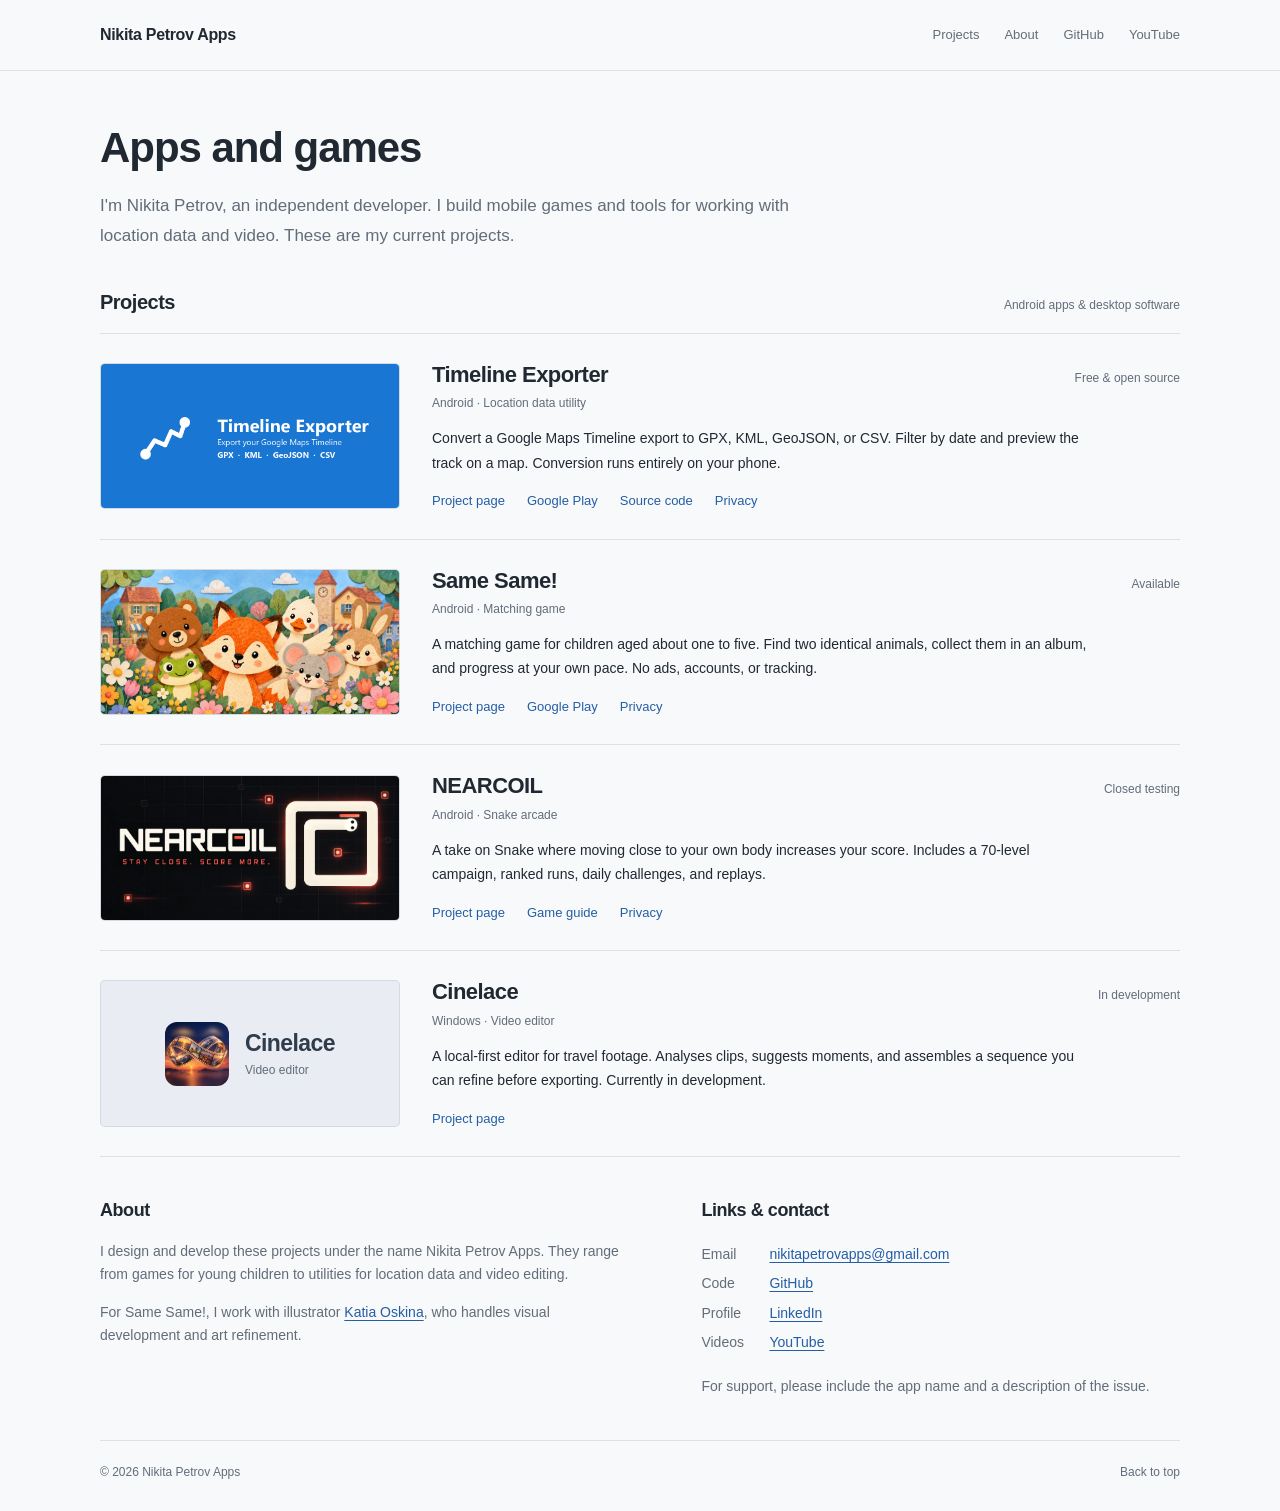
==== index.html @ a8e69629 "Update public website design" ====
<!doctype html>
<html lang="en">
<head>
  <meta charset="utf-8">
  <meta name="viewport" content="width=device-width, initial-scale=1">
  <meta name="theme-color" content="#f8f9fb">
  <title>Nikita Petrov Apps — Apps and games</title>
  <meta name="description" content="Android games, Timeline Exporter, and Cinelace. Projects by independent developer Nikita Petrov.">
  <link rel="canonical" href="https://nikkittap.github.io/">
  <meta property="og:type" content="website">
  <meta property="og:title" content="Nikita Petrov Apps">
  <meta property="og:description" content="Apps and games by Nikita Petrov. Project information, downloads, and development status.">
  <meta property="og:url" content="https://nikkittap.github.io/">
  <link rel="icon" href="assets/favicon.svg" type="image/svg+xml">
  <link rel="stylesheet" href="assets/studio.css?v=2">
  <link rel="stylesheet" href="style.css?v=2">
  <script src="assets/studio.js?v=2" defer></script>
</head>
<body id="top">
  <a class="skip-link" href="#main">Skip to content</a>
  <header class="studio-bar"><div class="studio-bar-inner">
    <a class="studio-brand" href="/" data-local="nikkittap.github.io/index.html" aria-label="Nikita Petrov Apps home">Nikita Petrov Apps</a>
    <nav class="studio-nav" aria-label="Main navigation"><a href="#projects">Projects</a><a class="studio-about-link" href="#about">About</a><a href="https://github.com/NikkittaP">GitHub</a><a class="studio-youtube" href="https://www.youtube.com/@NikitaPetrovApps">YouTube</a></nav>
  </div></header>
  <main id="main" class="container">
    <section class="intro" aria-labelledby="intro-title">
      <h1 id="intro-title">Apps and games</h1>
      <p>I'm Nikita Petrov, an independent developer. I build mobile games and tools for working with location data and video. These are my current projects.</p>
    </section>
    <section class="projects" id="projects" aria-labelledby="projects-title">
      <div class="section-heading"><h2 id="projects-title">Projects</h2><span>Android apps & desktop software</span></div>
      <article class="project">
        <a class="project-preview" href="/timeline-exporter/" data-local="timeline-exporter/index.html" aria-label="Timeline Exporter project page"><img src="assets/timeline.png" width="1024" height="500" alt="Timeline Exporter — export to GPX, KML, GeoJSON and CSV"></a>
        <div class="project-info"><div class="project-heading"><h3><a href="/timeline-exporter/" data-local="timeline-exporter/index.html">Timeline Exporter</a></h3><span class="project-status">Free & open source</span></div><p class="project-type">Android · Location data utility</p><p>Convert a Google Maps Timeline export to GPX, KML, GeoJSON, or CSV. Filter by date and preview the track on a map. Conversion runs entirely on your phone.</p><div class="project-links"><a href="/timeline-exporter/" data-local="timeline-exporter/index.html">Project page</a><a href="https://play.google.com/store/apps/details?id=io.github.nikkittap.timelineexporter">Google Play</a><a href="https://github.com/NikkittaP/timeline-exporter">Source code</a><a href="/timeline-exporter/PRIVACY.html" data-local="timeline-exporter/PRIVACY.md">Privacy</a></div></div>
      </article>
      <article class="project">
        <a class="project-preview" href="/same-same-game/" data-local="same-same-game/index.html" aria-label="Same Same! project page"><img src="assets/same-same.webp" width="1794" height="876" alt="Same Same! paper-collage animals"></a>
        <div class="project-info"><div class="project-heading"><h3><a href="/same-same-game/" data-local="same-same-game/index.html">Same Same!</a></h3><span class="project-status">Available</span></div><p class="project-type">Android · Matching game</p><p>A matching game for children aged about one to five. Find two identical animals, collect them in an album, and progress at your own pace. No ads, accounts, or tracking.</p><div class="project-links"><a href="/same-same-game/" data-local="same-same-game/index.html">Project page</a><a href="https://play.google.com/store/apps/details?id=com.nikitapetrovapps.samesame">Google Play</a><a href="/same-same-game/privacy/" data-local="same-same-game/privacy/index.html">Privacy</a></div></div>
      </article>
      <article class="project">
        <a class="project-preview" href="/nearcoil-game/" data-local="nearcoil-game/index.html" aria-label="NEARCOIL project page"><img src="assets/nearcoil.webp" width="1794" height="876" loading="lazy" alt="NEARCOIL snake arcade artwork"></a>
        <div class="project-info"><div class="project-heading"><h3><a href="/nearcoil-game/" data-local="nearcoil-game/index.html">NEARCOIL</a></h3><span class="project-status">Closed testing</span></div><p class="project-type">Android · Snake arcade</p><p>A take on Snake where moving close to your own body increases your score. Includes a 70-level campaign, ranked runs, daily challenges, and replays.</p><div class="project-links"><a href="/nearcoil-game/" data-local="nearcoil-game/index.html">Project page</a><a href="/nearcoil-game/wiki/" data-local="nearcoil-game/wiki/index.html">Game guide</a><a href="/nearcoil-game/privacy/" data-local="nearcoil-game/privacy/index.html">Privacy</a></div></div>
      </article>
      <article class="project">
        <a class="project-preview cinelace-preview" href="/cinelace-app/" data-local="cinelace-app/index.html" aria-label="Cinelace project page"><img src="assets/cinelace-icon.png" width="1024" height="1024" loading="lazy" alt=""><span>Cinelace<small>Video editor</small></span></a>
        <div class="project-info"><div class="project-heading"><h3><a href="/cinelace-app/" data-local="cinelace-app/index.html">Cinelace</a></h3><span class="project-status">In development</span></div><p class="project-type">Windows · Video editor</p><p>A local-first editor for travel footage. Analyses clips, suggests moments, and assembles a sequence you can refine before exporting. Currently in development.</p><div class="project-links"><a href="/cinelace-app/" data-local="cinelace-app/index.html">Project page</a></div></div>
      </article>
    </section>
    <section class="about" id="about" aria-labelledby="about-title">
      <div><h2 id="about-title">About</h2><p>I design and develop these projects under the name Nikita Petrov Apps. They range from games for young children to utilities for location data and video editing.</p><p>For Same Same!, I work with illustrator <a href="https://katiaoskina.com/">Katia Oskina</a>, who handles visual development and art refinement.</p></div>
      <div class="contact"><h2>Links & contact</h2><dl><div><dt>Email</dt><dd><a href="mailto:nikitapetrovapps@gmail.com">nikitapetrovapps@gmail.com</a></dd></div><div><dt>Code</dt><dd><a href="https://github.com/NikkittaP">GitHub</a></dd></div><div><dt>Profile</dt><dd><a href="https://www.linkedin.com/in/nikitaapetrov/">LinkedIn</a></dd></div><div><dt>Videos</dt><dd><a href="https://www.youtube.com/@NikitaPetrovApps">YouTube</a></dd></div></dl><p>For support, please include the app name and a description of the issue.</p></div>
    </section>
  </main>
  <footer class="home-footer container"><span>© 2026 Nikita Petrov Apps</span><a href="#top">Back to top</a></footer>
</body>
</html>
---- assets/studio.css ----
:root {
  --studio-font: "Segoe UI", -apple-system, BlinkMacSystemFont, Arial, sans-serif;
  --studio-ink: #202832;
  --studio-muted: #626d7a;
  --studio-line: #dce1e8;
  --studio-accent: #245ea5;
}
* { box-sizing: border-box; }
html { scroll-padding-top: 24px; }
body { font-family: var(--studio-font); }
a:focus-visible, summary:focus-visible, button:focus-visible { outline: 2px solid var(--studio-accent); outline-offset: 4px; }
.skip-link { position: absolute; left: 20px; top: -100px; z-index: 10; background: #202832; color: #fff; padding: 12px 18px; border-radius: 3px; }
.skip-link:focus { top: 12px; }
.studio-bar { padding: 0 28px; border-bottom: 1px solid var(--studio-line); }
.studio-bar-inner { max-width: 1080px; margin: 0 auto; min-height: 70px; display: flex; align-items: center; justify-content: space-between; gap: 25px; }
.studio-brand { color: var(--studio-ink); font-family: var(--studio-font); font-size: 16px; font-weight: 650; line-height: 1.3; text-decoration: none; letter-spacing: -.02em; flex-shrink: 0; }
.studio-nav { display: flex; align-items: center; gap: 25px; font-size: 13px; }
.studio-nav a { color: var(--studio-muted); text-decoration: none; padding: 12px 0; white-space: nowrap; }
.studio-nav a:hover { color: var(--studio-accent); text-decoration: underline; text-underline-offset: 4px; }
@media (max-width: 600px) {
  .studio-bar { padding: 0 20px; }
  .studio-bar-inner { min-height: 66px; gap: 12px; flex-wrap: wrap; padding-block: 12px; }
  .studio-brand { font-size: 15px; }
  .studio-nav { gap: 18px; font-size: 12px; }
  .studio-nav a { padding: 5px 0; }
}
@media (max-width: 410px) { .studio-nav { gap: 15px; } }
@media (prefers-reduced-motion: reduce) {
  *, *::before, *::after { transition: none !important; animation: none !important; scroll-behavior: auto !important; }
}
---- style.css ----
:root { --bg: #f8f9fb; --fg: #202832; --muted: #626d7a; --line: #dce1e8; --link: #245ea5; }
body { margin: 0; background: var(--bg); color: var(--fg); font-size: 15px; line-height: 1.65; }
a { color: var(--link); text-underline-offset: 3px; }
a:hover { text-decoration: underline; }
h1,h2,h3,p { margin-top: 0; }
h1,h2,h3 { font-family: var(--studio-font); letter-spacing: -.025em; }
.container { width: min(1080px,calc(100% - 56px)); margin-inline: auto; }
.intro { padding: 52px 0 38px; max-width: 710px; }
h1 { font-size: clamp(30px,4vw,42px); line-height: 1.2; font-weight: 650; margin-bottom: 18px; }
.intro p { font-size: 17px; line-height: 1.75; color: var(--muted); margin: 0; }
.section-heading { display: flex; align-items: baseline; justify-content: space-between; gap: 20px; padding-bottom: 17px; border-bottom: 1px solid var(--line); }
h2 { font-size: 20px; line-height: 1.3; font-weight: 650; margin-bottom: 18px; }
.section-heading h2 { margin: 0; }
.section-heading>span { color: var(--muted); font-size: 12px; }
.project { display: grid; grid-template-columns: 300px minmax(0,1fr); gap: 32px; align-items: center; padding: 27px 0; border-bottom: 1px solid var(--line); }
.project-preview { display: block; overflow: hidden; border: 1px solid #1b273318; border-radius: 5px; background: #e9edf2; aspect-ratio: 1794/876; }
.project-preview>img { width: 100%; height: 100%; object-fit: cover; display: block; }
.project-heading { display: flex; align-items: baseline; justify-content: space-between; gap: 18px; }
.project h3 { font-size: 22px; line-height: 1.3; margin: 0; font-weight: 650; }
.project h3 a { color: var(--fg); text-decoration: none; }
.project h3 a:hover { color: var(--link); }
.project-status { font-size: 12px; color: var(--muted); white-space: nowrap; }
.project .project-type { margin: 5px 0 12px; font-size: 12px; color: var(--muted); }
.project-info>p:not(.project-type) { font-size: 14px; line-height: 1.75; margin-bottom: 15px; max-width: 660px; }
.project-links { display: flex; flex-wrap: wrap; gap: 10px 22px; font-size: 13px; }
.project-links a { text-decoration: none; }
.project-links a:hover { text-decoration: underline; }
.cinelace-preview { display: flex; align-items: center; justify-content: center; gap: 16px; background: #e9edf3; color: #303c4c; text-decoration: none; }
.cinelace-preview:hover { text-decoration: none; }
.cinelace-preview>img { height: 64px; width: 64px; border-radius: 12px; }
.cinelace-preview>span { font-size: 23px; font-weight: 600; line-height: 1.3; letter-spacing: -.025em; }
.cinelace-preview small { display: block; font-size: 12px; font-weight: 400; color: var(--muted); letter-spacing: 0; margin-top: 4px; }
.about { padding: 42px 0; display: grid; grid-template-columns: 1.1fr 1fr; gap: 75px; }
.about p { font-size: 14px; color: var(--muted); margin-bottom: 14px; }
.about p:last-child { margin-bottom: 0; }
.about h2 { font-size: 18px; }
dl { margin: 0 0 18px; font-size: 14px; }
dl>div { display: flex; gap: 20px; padding: 3px 0; }
dt { color: var(--muted); width: 48px; flex-shrink: 0; }
dd { margin: 0; overflow-wrap: anywhere; }
.home-footer { display: flex; align-items: center; justify-content: space-between; gap: 20px; border-top: 1px solid var(--line); padding: 22px 0 28px; font-size: 12px; color: var(--muted); }
.home-footer a { color: var(--muted); text-decoration: none; }
@media(max-width:850px) {
  .project { grid-template-columns: 250px minmax(0,1fr); gap: 25px; }
  .project-heading { align-items: start; flex-direction: column; gap: 4px; }
  .project .project-type { margin-top: 6px; }
  .about { gap: 40px; }
}
@media(max-width:600px) {
  .container { width: calc(100% - 40px); }
  .intro { padding: 33px 0 30px; }
  .intro p { font-size: 15px; }
  .section-heading>span { display: none; }
  .project { grid-template-columns: 1fr; gap: 20px; padding: 24px 0; }
  .project-preview { width: 100%; }
  .project-heading { flex-direction: row; align-items: baseline; gap: 12px; }
  .project h3 { font-size: 20px; }
  .project-status { font-size: 11px; }
  .about { grid-template-columns: 1fr; gap: 28px; padding-block: 30px; }
}
@media(max-width:380px) { .project-heading { flex-direction: column; gap: 3px; } .home-footer { font-size: 11px; } }
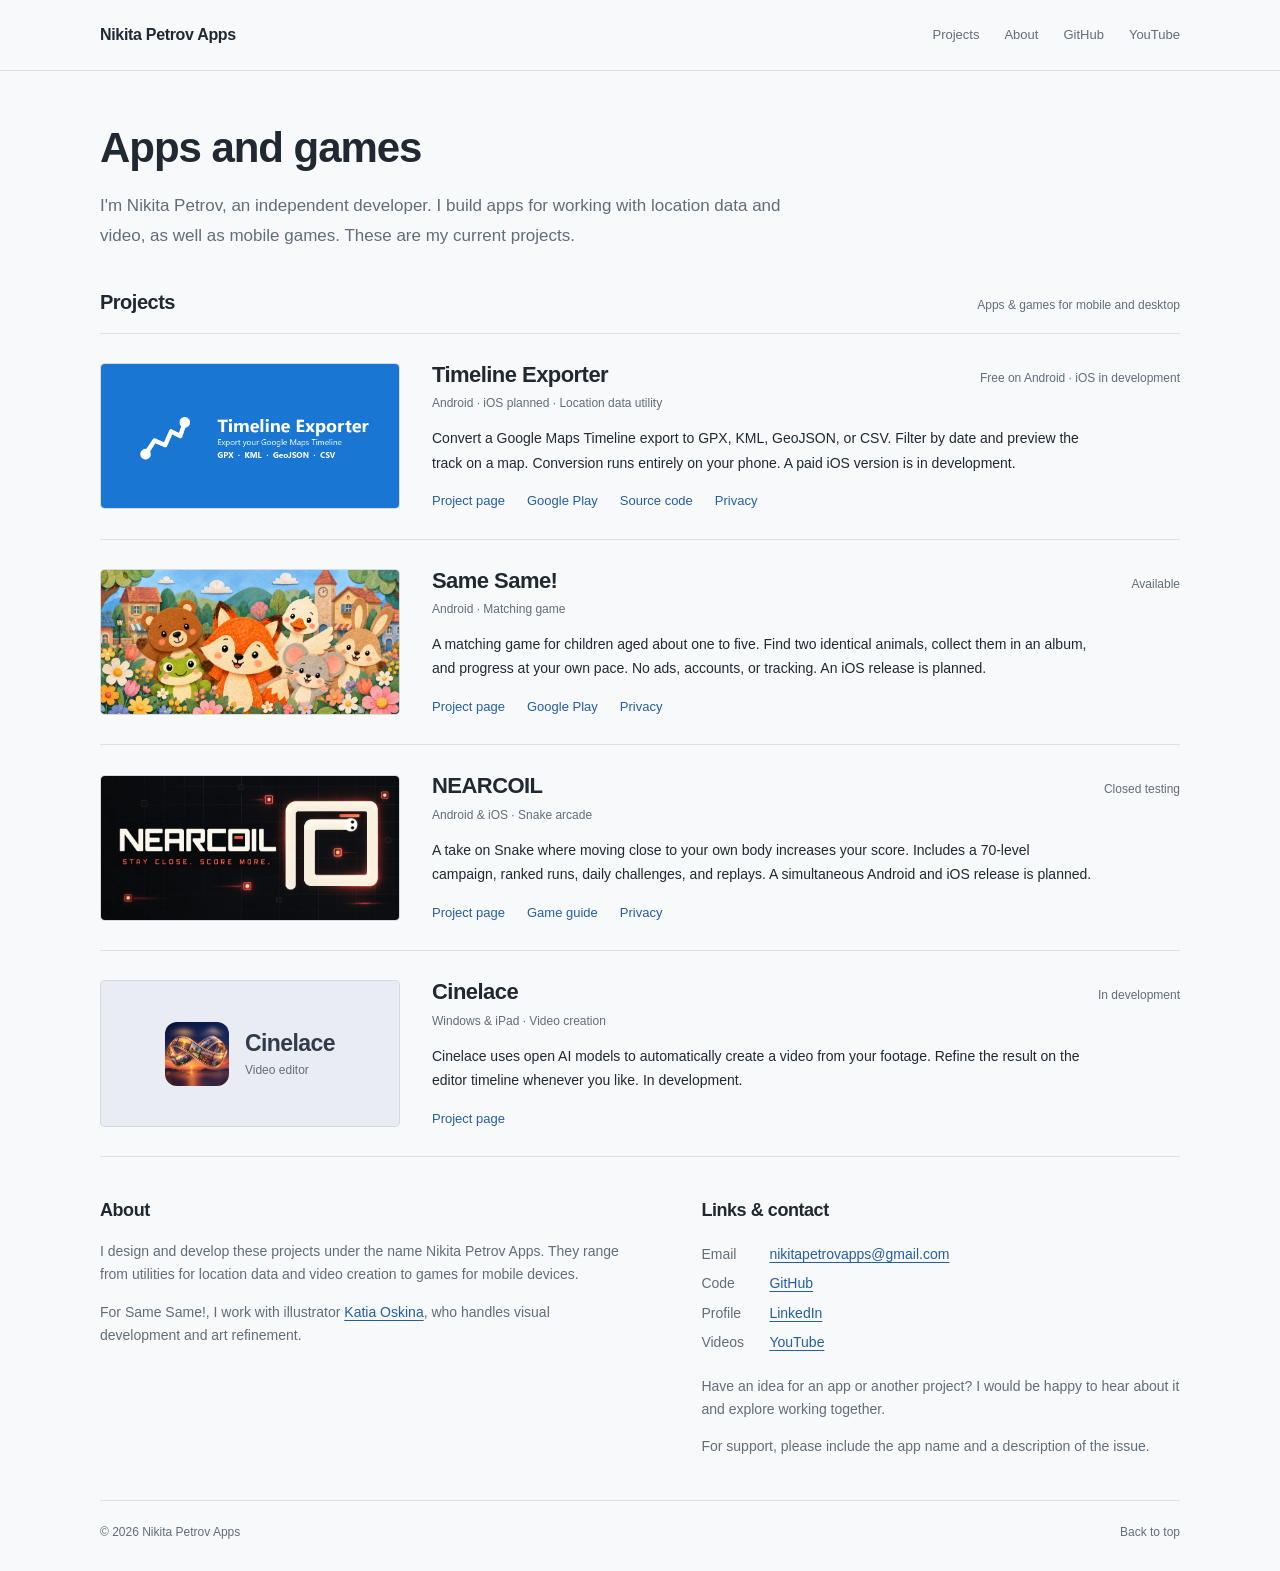
==== commit 9b871e7e: "Update product plans and descriptions" ====
--- a/index.html
+++ b/index.html
@@ -5,7 +5,7 @@
   <meta name="viewport" content="width=device-width, initial-scale=1">
   <meta name="theme-color" content="#f8f9fb">
   <title>Nikita Petrov Apps — Apps and games</title>
-  <meta name="description" content="Android games, Timeline Exporter, and Cinelace. Projects by independent developer Nikita Petrov.">
+  <meta name="description" content="Apps for location data and video, and mobile games by independent developer Nikita Petrov.">
   <link rel="canonical" href="https://nikkittap.github.io/">
   <meta property="og:type" content="website">
   <meta property="og:title" content="Nikita Petrov Apps">
@@ -25,30 +25,30 @@
   <main id="main" class="container">
     <section class="intro" aria-labelledby="intro-title">
       <h1 id="intro-title">Apps and games</h1>
-      <p>I'm Nikita Petrov, an independent developer. I build mobile games and tools for working with location data and video. These are my current projects.</p>
+      <p>I'm Nikita Petrov, an independent developer. I build apps for working with location data and video, as well as mobile games. These are my current projects.</p>
     </section>
     <section class="projects" id="projects" aria-labelledby="projects-title">
-      <div class="section-heading"><h2 id="projects-title">Projects</h2><span>Android apps & desktop software</span></div>
+      <div class="section-heading"><h2 id="projects-title">Projects</h2><span>Apps & games for mobile and desktop</span></div>
       <article class="project">
         <a class="project-preview" href="/timeline-exporter/" data-local="timeline-exporter/index.html" aria-label="Timeline Exporter project page"><img src="assets/timeline.png" width="1024" height="500" alt="Timeline Exporter — export to GPX, KML, GeoJSON and CSV"></a>
-        <div class="project-info"><div class="project-heading"><h3><a href="/timeline-exporter/" data-local="timeline-exporter/index.html">Timeline Exporter</a></h3><span class="project-status">Free & open source</span></div><p class="project-type">Android · Location data utility</p><p>Convert a Google Maps Timeline export to GPX, KML, GeoJSON, or CSV. Filter by date and preview the track on a map. Conversion runs entirely on your phone.</p><div class="project-links"><a href="/timeline-exporter/" data-local="timeline-exporter/index.html">Project page</a><a href="https://play.google.com/store/apps/details?id=io.github.nikkittap.timelineexporter">Google Play</a><a href="https://github.com/NikkittaP/timeline-exporter">Source code</a><a href="/timeline-exporter/PRIVACY.html" data-local="timeline-exporter/PRIVACY.md">Privacy</a></div></div>
+        <div class="project-info"><div class="project-heading"><h3><a href="/timeline-exporter/" data-local="timeline-exporter/index.html">Timeline Exporter</a></h3><span class="project-status">Free on Android · iOS in development</span></div><p class="project-type">Android · iOS planned · Location data utility</p><p>Convert a Google Maps Timeline export to GPX, KML, GeoJSON, or CSV. Filter by date and preview the track on a map. Conversion runs entirely on your phone. A paid iOS version is in development.</p><div class="project-links"><a href="/timeline-exporter/" data-local="timeline-exporter/index.html">Project page</a><a href="https://play.google.com/store/apps/details?id=io.github.nikkittap.timelineexporter">Google Play</a><a href="https://github.com/NikkittaP/timeline-exporter">Source code</a><a href="/timeline-exporter/PRIVACY.html" data-local="timeline-exporter/PRIVACY.md">Privacy</a></div></div>
       </article>
       <article class="project">
         <a class="project-preview" href="/same-same-game/" data-local="same-same-game/index.html" aria-label="Same Same! project page"><img src="assets/same-same.webp" width="1794" height="876" alt="Same Same! paper-collage animals"></a>
-        <div class="project-info"><div class="project-heading"><h3><a href="/same-same-game/" data-local="same-same-game/index.html">Same Same!</a></h3><span class="project-status">Available</span></div><p class="project-type">Android · Matching game</p><p>A matching game for children aged about one to five. Find two identical animals, collect them in an album, and progress at your own pace. No ads, accounts, or tracking.</p><div class="project-links"><a href="/same-same-game/" data-local="same-same-game/index.html">Project page</a><a href="https://play.google.com/store/apps/details?id=com.nikitapetrovapps.samesame">Google Play</a><a href="/same-same-game/privacy/" data-local="same-same-game/privacy/index.html">Privacy</a></div></div>
+        <div class="project-info"><div class="project-heading"><h3><a href="/same-same-game/" data-local="same-same-game/index.html">Same Same!</a></h3><span class="project-status">Available</span></div><p class="project-type">Android · Matching game</p><p>A matching game for children aged about one to five. Find two identical animals, collect them in an album, and progress at your own pace. No ads, accounts, or tracking. An iOS release is planned.</p><div class="project-links"><a href="/same-same-game/" data-local="same-same-game/index.html">Project page</a><a href="https://play.google.com/store/apps/details?id=com.nikitapetrovapps.samesame">Google Play</a><a href="/same-same-game/privacy/" data-local="same-same-game/privacy/index.html">Privacy</a></div></div>
       </article>
       <article class="project">
         <a class="project-preview" href="/nearcoil-game/" data-local="nearcoil-game/index.html" aria-label="NEARCOIL project page"><img src="assets/nearcoil.webp" width="1794" height="876" loading="lazy" alt="NEARCOIL snake arcade artwork"></a>
-        <div class="project-info"><div class="project-heading"><h3><a href="/nearcoil-game/" data-local="nearcoil-game/index.html">NEARCOIL</a></h3><span class="project-status">Closed testing</span></div><p class="project-type">Android · Snake arcade</p><p>A take on Snake where moving close to your own body increases your score. Includes a 70-level campaign, ranked runs, daily challenges, and replays.</p><div class="project-links"><a href="/nearcoil-game/" data-local="nearcoil-game/index.html">Project page</a><a href="/nearcoil-game/wiki/" data-local="nearcoil-game/wiki/index.html">Game guide</a><a href="/nearcoil-game/privacy/" data-local="nearcoil-game/privacy/index.html">Privacy</a></div></div>
+        <div class="project-info"><div class="project-heading"><h3><a href="/nearcoil-game/" data-local="nearcoil-game/index.html">NEARCOIL</a></h3><span class="project-status">Closed testing</span></div><p class="project-type">Android &amp; iOS · Snake arcade</p><p>A take on Snake where moving close to your own body increases your score. Includes a 70-level campaign, ranked runs, daily challenges, and replays. A simultaneous Android and iOS release is planned.</p><div class="project-links"><a href="/nearcoil-game/" data-local="nearcoil-game/index.html">Project page</a><a href="/nearcoil-game/wiki/" data-local="nearcoil-game/wiki/index.html">Game guide</a><a href="/nearcoil-game/privacy/" data-local="nearcoil-game/privacy/index.html">Privacy</a></div></div>
       </article>
       <article class="project">
         <a class="project-preview cinelace-preview" href="/cinelace-app/" data-local="cinelace-app/index.html" aria-label="Cinelace project page"><img src="assets/cinelace-icon.png" width="1024" height="1024" loading="lazy" alt=""><span>Cinelace<small>Video editor</small></span></a>
-        <div class="project-info"><div class="project-heading"><h3><a href="/cinelace-app/" data-local="cinelace-app/index.html">Cinelace</a></h3><span class="project-status">In development</span></div><p class="project-type">Windows · Video editor</p><p>A local-first editor for travel footage. Analyses clips, suggests moments, and assembles a sequence you can refine before exporting. Currently in development.</p><div class="project-links"><a href="/cinelace-app/" data-local="cinelace-app/index.html">Project page</a></div></div>
+        <div class="project-info"><div class="project-heading"><h3><a href="/cinelace-app/" data-local="cinelace-app/index.html">Cinelace</a></h3><span class="project-status">In development</span></div><p class="project-type">Windows &amp; iPad · Video creation</p><p>Cinelace uses open AI models to automatically create a video from your footage. Refine the result on the editor timeline whenever you like. In development.</p><div class="project-links"><a href="/cinelace-app/" data-local="cinelace-app/index.html">Project page</a></div></div>
       </article>
     </section>
     <section class="about" id="about" aria-labelledby="about-title">
-      <div><h2 id="about-title">About</h2><p>I design and develop these projects under the name Nikita Petrov Apps. They range from games for young children to utilities for location data and video editing.</p><p>For Same Same!, I work with illustrator <a href="https://katiaoskina.com/">Katia Oskina</a>, who handles visual development and art refinement.</p></div>
-      <div class="contact"><h2>Links & contact</h2><dl><div><dt>Email</dt><dd><a href="mailto:nikitapetrovapps@gmail.com">nikitapetrovapps@gmail.com</a></dd></div><div><dt>Code</dt><dd><a href="https://github.com/NikkittaP">GitHub</a></dd></div><div><dt>Profile</dt><dd><a href="https://www.linkedin.com/in/nikitaapetrov/">LinkedIn</a></dd></div><div><dt>Videos</dt><dd><a href="https://www.youtube.com/@NikitaPetrovApps">YouTube</a></dd></div></dl><p>For support, please include the app name and a description of the issue.</p></div>
+      <div><h2 id="about-title">About</h2><p>I design and develop these projects under the name Nikita Petrov Apps. They range from utilities for location data and video creation to games for mobile devices.</p><p>For Same Same!, I work with illustrator <a href="https://katiaoskina.com/">Katia Oskina</a>, who handles visual development and art refinement.</p></div>
+      <div class="contact"><h2>Links & contact</h2><dl><div><dt>Email</dt><dd><a href="mailto:nikitapetrovapps@gmail.com">nikitapetrovapps@gmail.com</a></dd></div><div><dt>Code</dt><dd><a href="https://github.com/NikkittaP">GitHub</a></dd></div><div><dt>Profile</dt><dd><a href="https://www.linkedin.com/in/nikitaapetrov/">LinkedIn</a></dd></div><div><dt>Videos</dt><dd><a href="https://www.youtube.com/@NikitaPetrovApps">YouTube</a></dd></div></dl><p>Have an idea for an app or another project? I would be happy to hear about it and explore working together.</p><p>For support, please include the app name and a description of the issue.</p></div>
     </section>
   </main>
   <footer class="home-footer container"><span>© 2026 Nikita Petrov Apps</span><a href="#top">Back to top</a></footer>
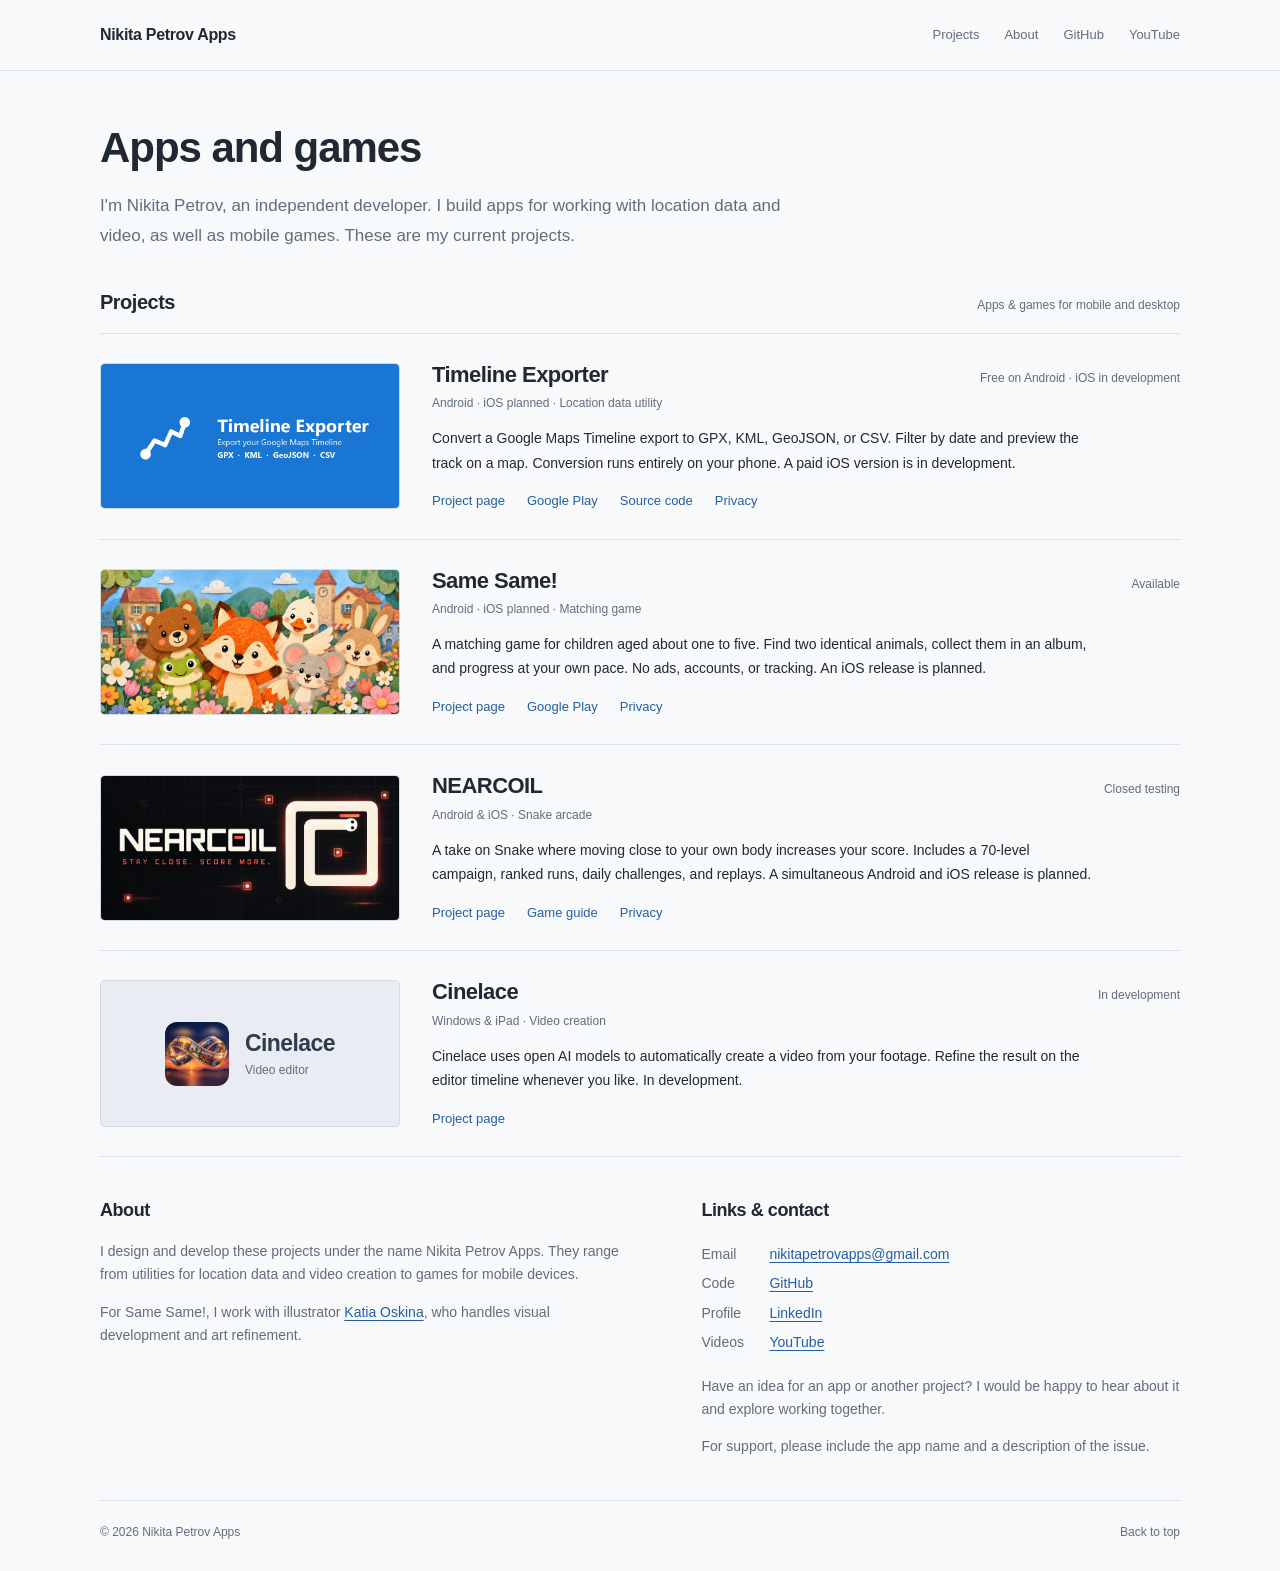
==== commit ca141e5c: "Add iOS status to Same Same subtitle" ====
--- a/index.html
+++ b/index.html
@@ -35,7 +35,7 @@
       </article>
       <article class="project">
         <a class="project-preview" href="/same-same-game/" data-local="same-same-game/index.html" aria-label="Same Same! project page"><img src="assets/same-same.webp" width="1794" height="876" alt="Same Same! paper-collage animals"></a>
-        <div class="project-info"><div class="project-heading"><h3><a href="/same-same-game/" data-local="same-same-game/index.html">Same Same!</a></h3><span class="project-status">Available</span></div><p class="project-type">Android · Matching game</p><p>A matching game for children aged about one to five. Find two identical animals, collect them in an album, and progress at your own pace. No ads, accounts, or tracking. An iOS release is planned.</p><div class="project-links"><a href="/same-same-game/" data-local="same-same-game/index.html">Project page</a><a href="https://play.google.com/store/apps/details?id=com.nikitapetrovapps.samesame">Google Play</a><a href="/same-same-game/privacy/" data-local="same-same-game/privacy/index.html">Privacy</a></div></div>
+        <div class="project-info"><div class="project-heading"><h3><a href="/same-same-game/" data-local="same-same-game/index.html">Same Same!</a></h3><span class="project-status">Available</span></div><p class="project-type">Android · iOS planned · Matching game</p><p>A matching game for children aged about one to five. Find two identical animals, collect them in an album, and progress at your own pace. No ads, accounts, or tracking. An iOS release is planned.</p><div class="project-links"><a href="/same-same-game/" data-local="same-same-game/index.html">Project page</a><a href="https://play.google.com/store/apps/details?id=com.nikitapetrovapps.samesame">Google Play</a><a href="/same-same-game/privacy/" data-local="same-same-game/privacy/index.html">Privacy</a></div></div>
       </article>
       <article class="project">
         <a class="project-preview" href="/nearcoil-game/" data-local="nearcoil-game/index.html" aria-label="NEARCOIL project page"><img src="assets/nearcoil.webp" width="1794" height="876" loading="lazy" alt="NEARCOIL snake arcade artwork"></a>
